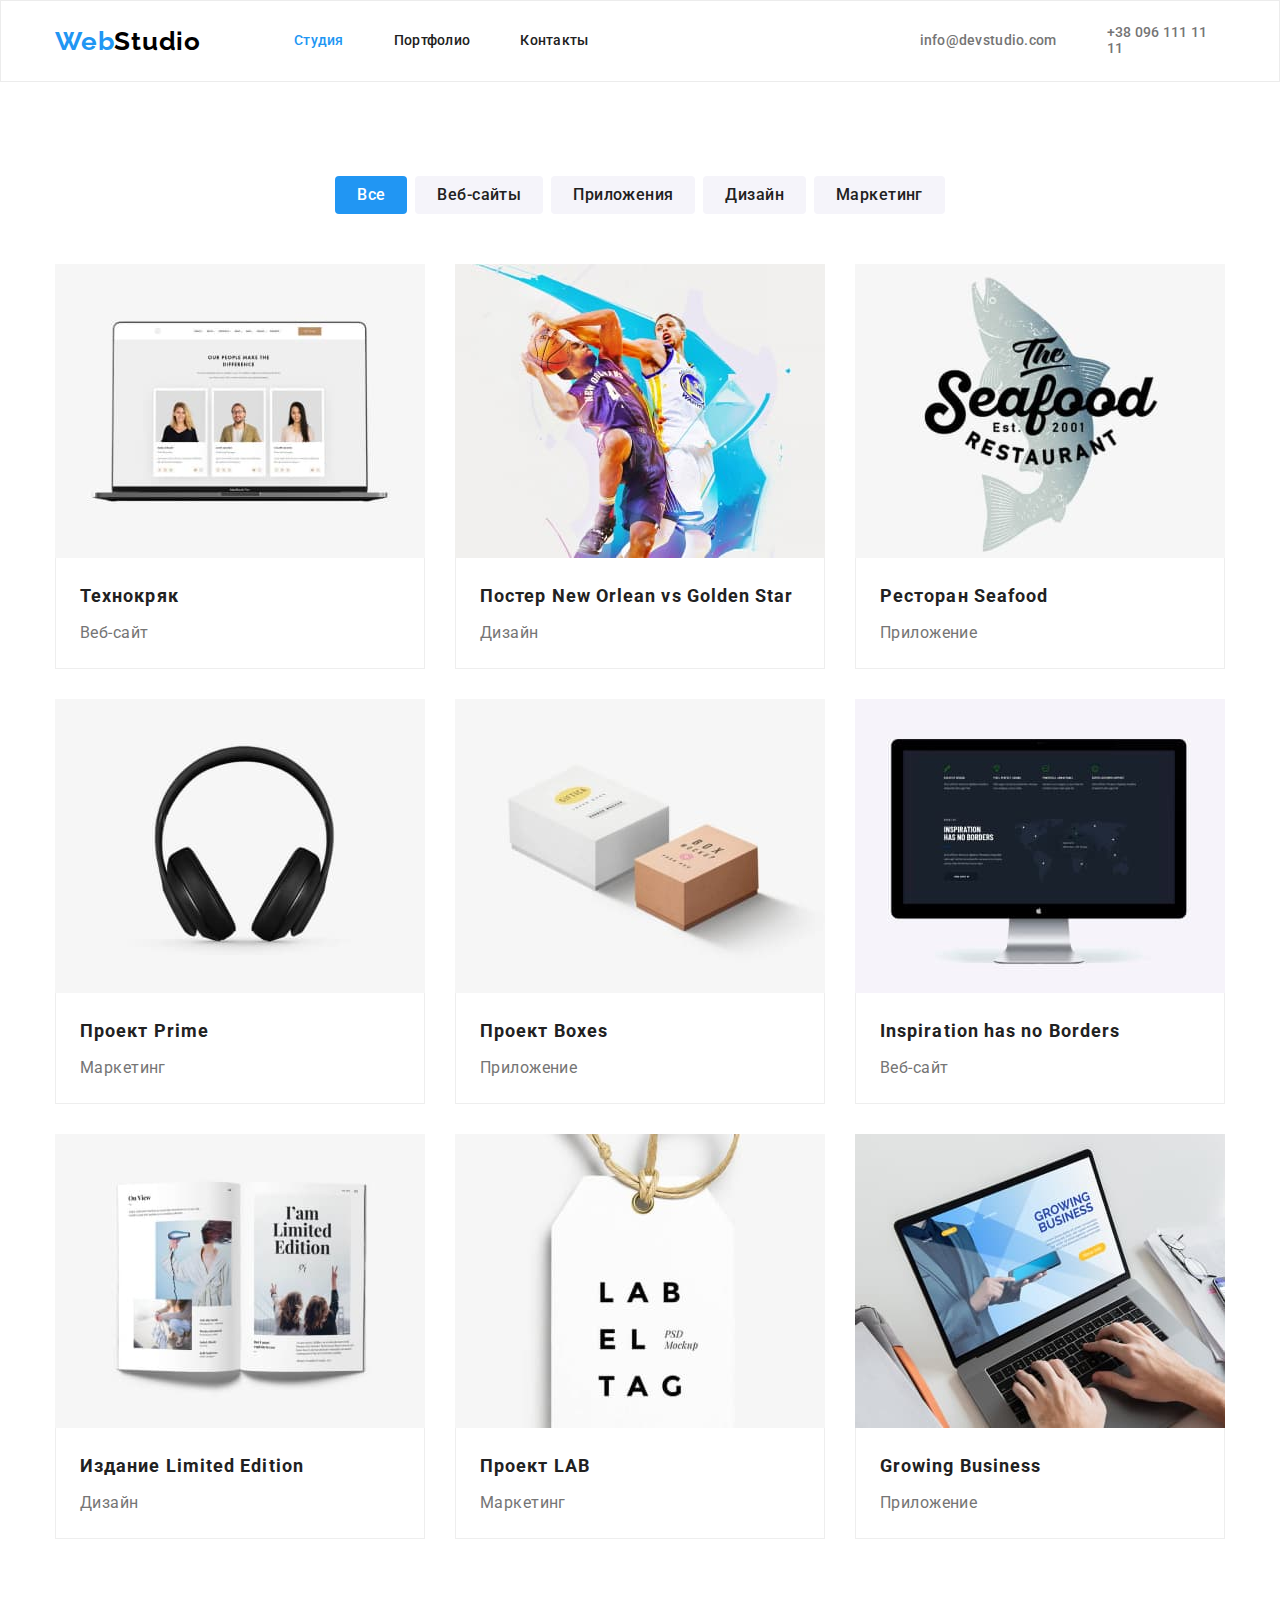
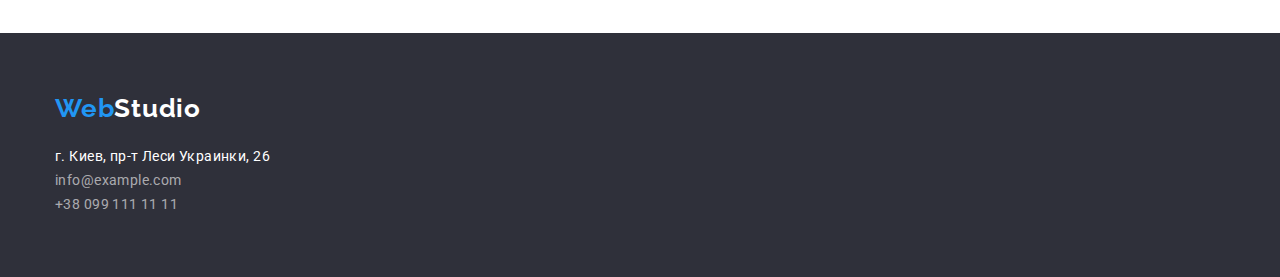
==== portfolio.html @ 3b021bbb "Homework v1.00" ====
<!DOCTYPE html>
<html lang="ru">
  <head>
    <meta charset="UTF-8" />
    <meta http-equiv="X-UA-Compatible" content="IE=edge" />
    <meta name="viewport" content="width=device-width, initial-scale=1.0" />
    <link
      rel="stylesheet"
      href="https://cdnjs.cloudflare.com/ajax/libs/modern-normalize/1.1.0/modern-normalize.min.css"
    />
    <link
      href="https://fonts.googleapis.com/css2?family=Raleway:wght@700&family=Roboto:wght@400;500;700;900&display=swap"
      rel="stylesheet"
    />
    <link rel="stylesheet" href="./css/style.css" />
    <title>Портфолио</title>
  </head>
  <body>
    <header class="header">
      <div class="container header-container">
        <nav class="header-nav">
          <a href="./index.html" class="header-logo link"
            ><span class="logo-first">Web</span><span class="logo-second-black">Studio</span>
          </a>

          <ul class="header-pg list">
            <li><a href="./index.html" class="link link-nav current">Студия</a></li>
            <li><a href="./portfolio.html" class="link link-nav">Портфолио</a></li>
            <li><a href="" class="link link-nav">Контакты</a></li>
          </ul>
        </nav>

        <ul class="header-cont list">
          <li><a href="mailto:info@devstudio.com" class="link contact">info@devstudio.com</a></li>
          <li><a href="tel:+380961111111" class="link contact">+38 096 111 11 11</a></li>
        </ul>
      </div>
    </header>

    <main>
      <!-- Examples of our works -->
      <section>
        <div class="container container-examples">
          <h1 class="visually-hidden">Примеры работ</h1>
          <ul class="list list-buttons">
            <li><button type="button" class="button button-accent button-port">Все</button></li>
            <li><button type="button" class="button button-port">Веб-сайты</button></li>
            <li><button type="button" class="button button-port">Приложения</button></li>
            <li><button type="button" class="button button-port">Дизайн</button></li>
            <li><button type="button" class="button button-port">Маркетинг</button></li>
          </ul>

          <ul class="list list-examples">
            <li>
              <a href="">
                <img src="./images/technocryak.jpg" alt="Технокряк" width="370" class="img-block" />
              </a>
              <div class="about">
                <h2 class="project-name">Технокряк</h2>
                <p class="project-app">Веб-сайт</p>
              </div>
            </li>
            <li>
              <a href="">
                <img src="./images/new-orlean.jpg" alt="Технокряк" width="370" class="img-block" />
              </a>
              <div class="about">
                <h2 class="project-name">Постер New Orlean vs Golden Star</h2>
                <p class="project-app">Дизайн</p>
              </div>
            </li>
            <li>
              <a href="">
                <img src="./images/seafood.jpg" alt="Технокряк" width="370" class="img-block" />
              </a>
              <div class="about">
                <h2 class="project-name">Ресторан Seafood</h2>
                <p class="project-app">Приложение</p>
              </div>
            </li>
            <li>
              <a href="">
                <img src="./images/prime.jpg" alt="Технокряк" width="370" class="img-block" />
              </a>
              <div class="about">
                <h2 class="project-name">Проект Prime</h2>
                <p class="project-app">Маркетинг</p>
              </div>
            </li>
            <li>
              <a href="">
                <img src="./images/boxes.jpg" alt="Технокряк" width="370" class="img-block" />
              </a>
              <div class="about">
                <h2 class="project-name">Проект Boxes</h2>
                <p class="project-app">Приложение</p>
              </div>
            </li>
            <li>
              <a href="">
                <img src="./images/inspiration.jpg" alt="Технокряк" width="370" class="img-block" />
              </a>
              <div class="about">
                <h2 class="project-name">Inspiration has no Borders</h2>
                <p class="project-app">Веб-сайт</p>
              </div>
            </li>
            <li>
              <a href="">
                <img
                  src="./images/limited-edition.jpg"
                  alt="Технокряк"
                  width="370"
                  class="img-block"
                />
              </a>
              <div class="about">
                <h2 class="project-name">Издание Limited Edition</h2>
                <p class="project-app">Дизайн</p>
              </div>
            </li>
            <li>
              <a href="">
                <img src="./images/lab.jpg" alt="Технокряк" width="370" class="img-block" />
              </a>
              <div class="about">
                <h2 class="project-name">Проект LAB</h2>
                <p class="project-app">Маркетинг</p>
              </div>
            </li>
            <li>
              <a href="">
                <img
                  src="./images/growing-business.jpg"
                  alt="Технокряк"
                  width="370"
                  class="img-block"
                />
              </a>
              <div class="about">
                <h2 class="project-name">Growing Business</h2>
                <p class="project-app">Приложение</p>
              </div>
            </li>
          </ul>
        </div>
      </section>
    </main>

    <footer class="footer">
      <div class="container container-footer">
        <a href="./index.html" class="link"
          ><span class="logo-first">Web</span><span class="logo-second-white">Studio</span></a
        >

        <address>
          <ul class="list list-adress">
            <li><a href="" class="link adress">г. Киев, пр-т Леси Украинки, 26 </a></li>
            <li><a href="mailto:info@example.com" class="link mail">info@example.com</a></li>
            <li><a href="tel:+380991111111" class="link phone">+38 099 111 11 11</a></li>
          </ul>
        </address>
      </div>
    </footer>
  </body>
</html>
---- css/style.css ----
:root {
  --primary-text-color: #212121;
  --secondary-text-color: #757575;
  --blue-color: #2196f3;
  --white-text-color: #ffffff;
  --transperent-color: rgba(255, 255, 255, 0.6);
  --primary-bg-color: #ffffff;
  --secondary-bg-color: #f5f4fa;
  --hero-bg-color: #2f303a;
  --pure-black-color: #000000;
}

body {
  color: var(--primary-text-color);
  background-color: var(--primary-bg-color);

  font-family: 'Roboto', sans-serif;
  font-size: 14px;
  line-height: 1.71;
  letter-spacing: 0.03em;
}

ul {
  padding-inline-start: 0px;
  margin: 0;
  margin-block-start: 0;
  margin-block-end: 0;
}

h1,
h2,
h3,
h4,
h5,
h6,
p {
  margin: 0;
}

p {
  margin-block-start: 0;
  margin-block-end: 0;
}

.container {
  margin-left: auto;
  margin-right: auto;
  width: 1200px;
  padding-left: 15px;
  padding-right: 15px;
  /* outline: 2px solid tomato; */
}

.link {
  text-decoration: none;
}

.logo-first,
.logo-second-black,
.logo-second-white {
  font-family: 'Raleway';
  font-weight: 700;
  font-size: 26px;
  line-height: 1.19;
  letter-spacing: 0.03em;
}

.logo-first {
  color: var(--blue-color);
}

.logo-second-black {
  color: var(--pure-black-color);
}

.logo-second-white {
  color: var(--white-text-color);
}

.header {
  border: 1px solid #ececec;
}

.header-container {
  display: flex;
  min-height: 80px;
}

.header-logo {
  display: flex;
  margin-right: 93px;
}

.header-nav {
  display: flex;
  align-items: center;
}

.header-pg {
  display: flex;
  gap: 50px;
  margin-right: 331px;
}

.header-cont {
  display: flex;
  gap: 50px;
  align-items: center;
}

.list {
  list-style: none;
}

.link-nav,
.contact {
  display: block;
  font-weight: 500;
  line-height: 1.14;
  letter-spacing: 0.02em;
  background-color: var(--primary-bg-color);
  color: inherit;
}

.link-nav:hover,
.link-nav:focus {
  color: var(--blue-color);
}

.contact {
  color: var(--secondary-text-color);
}

.contact:hover,
.contact:focus {
  color: var(--blue-color);
}

.container-hero {
  padding-top: 200px;
  padding-bottom: 200px;
}

.hero {
  min-height: 600px;
  background-color: var(--hero-bg-color);
}

.hero-title {
  color: var(--white-text-color);

  font-weight: 900;
  font-size: 44px;
  line-height: 1.36;
  text-align: center;
  letter-spacing: 0.06em;
  text-transform: uppercase;

  margin-left: auto;
  margin-right: auto;
  width: 696px;
}

.hero-button {
  display: block;
  font-weight: 700;
  font-size: 16px;
  line-height: 1.88;
  align-items: center;
  text-align: center;
  letter-spacing: 0.06em;
  cursor: pointer;
  margin-left: auto;
  margin-right: auto;
  margin-top: 30px;

  border-style: none;
  color: var(--white-text-color);
  background-color: var(--blue-color);

  min-height: 50px;
  min-width: 200px;
}

.list-benefits {
  display: flex;
  gap: 30px;
}

.benefit {
  width: calc(100% / 4);
}

.visually-hidden {
  position: absolute;
  width: 0px;
  height: 0px;
  margin: 1px;
  border: 0;
  padding: 0;
  white-space: nowrap;
  clip-path: inset(100%);
  clip: rect(0 0 0 0);
  overflow: hidden;
}

.container-benefits {
  padding-top: 94px;
}

.header-benefits {
  font-size: 14px;
  line-height: 1.14;
  text-transform: uppercase;
}

.paragraph-benefits {
  color: var(--secondary-text-color);
  margin-top: 10px;
}

.container-do {
  padding-top: 94px;
  padding-bottom: 94px;
}

.img-do {
  display: block;
}

.list-do {
  margin-top: 50px;
  display: flex;
  gap: 30px;
}

.team {
  background-color: var(--secondary-bg-color);
}

.container-team {
  padding-top: 94px;
  padding-bottom: 94px;
}

.list-team {
  display: flex;
  gap: 30px;
  margin-top: 50px;
}

.section-title {
  font-size: 36px;
  line-height: 1.17;
  text-align: center;
}

.team-name {
  margin-top: 30px;
  font-weight: 500;
  font-size: 16px;
  line-height: 1.19;
  text-align: center;
}

.img-block {
  display: block;
}

.position {
  font-size: 16px;
  line-height: 1.19;
  margin-top: 10px;
  text-align: center;
  padding-bottom: 30px;

  color: var(--secondary-text-color);
}

.footer {
  background-color: var(--hero-bg-color);
}

.container-footer {
  padding-top: 60px;
  padding-bottom: 60px;
}

.list-adress {
  margin-top: 20px;
}

.adress {
  color: var(--white-text-color);
  font-style: normal;
}
.mail,
.phone {
  color: rgba(255, 255, 255, 0.6);
  font-style: normal;
  margin-top: 9px;
}

.mail:hover,
.mail:focus,
.phone:hover,
.phone:focus {
  color: var(--blue-color);
}

.current {
  color: var(--blue-color);
}

.card {
  background-color: var(--primary-bg-color);
  box-shadow: 0px 1px 3px rgba(0, 0, 0, 0.12), 0px 1px 1px rgba(0, 0, 0, 0.14),
    0px 2px 1px rgba(0, 0, 0, 0.2);
  border-radius: 0px 0px 4px 4px;
}

.container-examples {
  padding-top: 94px;
  padding-bottom: 94px;
}

.list-buttons {
  display: flex;
  justify-content: center;
  gap: 8px;
}

.button {
  font-family: inherit;
  font-weight: 500;
  font-size: 16px;
  line-height: 1.63;
  text-align: center;
  letter-spacing: inherit;
  border: none;
  cursor: pointer;

  color: var(--primary-text-color);
  background-color: var(--secondary-bg-color);
}

.button:hover,
.button:focus {
  color: var(--white-text-color);
  background-color: var(--blue-color);
}

.button-accent {
  color: var(--white-text-color);
  background-color: var(--blue-color);
}

.button-port {
  display: block;
  padding: 6px 22px;
  border-radius: 4px;
}

.list-examples {
  margin-top: 50px;
  display: flex;
  flex-wrap: wrap;
  gap: 30px;
}

.project-name {
  font-size: 18px;
  line-height: 2;
  letter-spacing: 0.06em;
}

.project-app {
  margin-top: 4px;
  font-size: 16px;
  line-height: 1.88;
  color: var(--secondary-text-color);
}

.about {
  padding: 20px 24px;
  border-left: 1px solid #eeeeee;
  border-right: 1px solid #eeeeee;
  border-bottom: 1px solid #eeeeee;
}
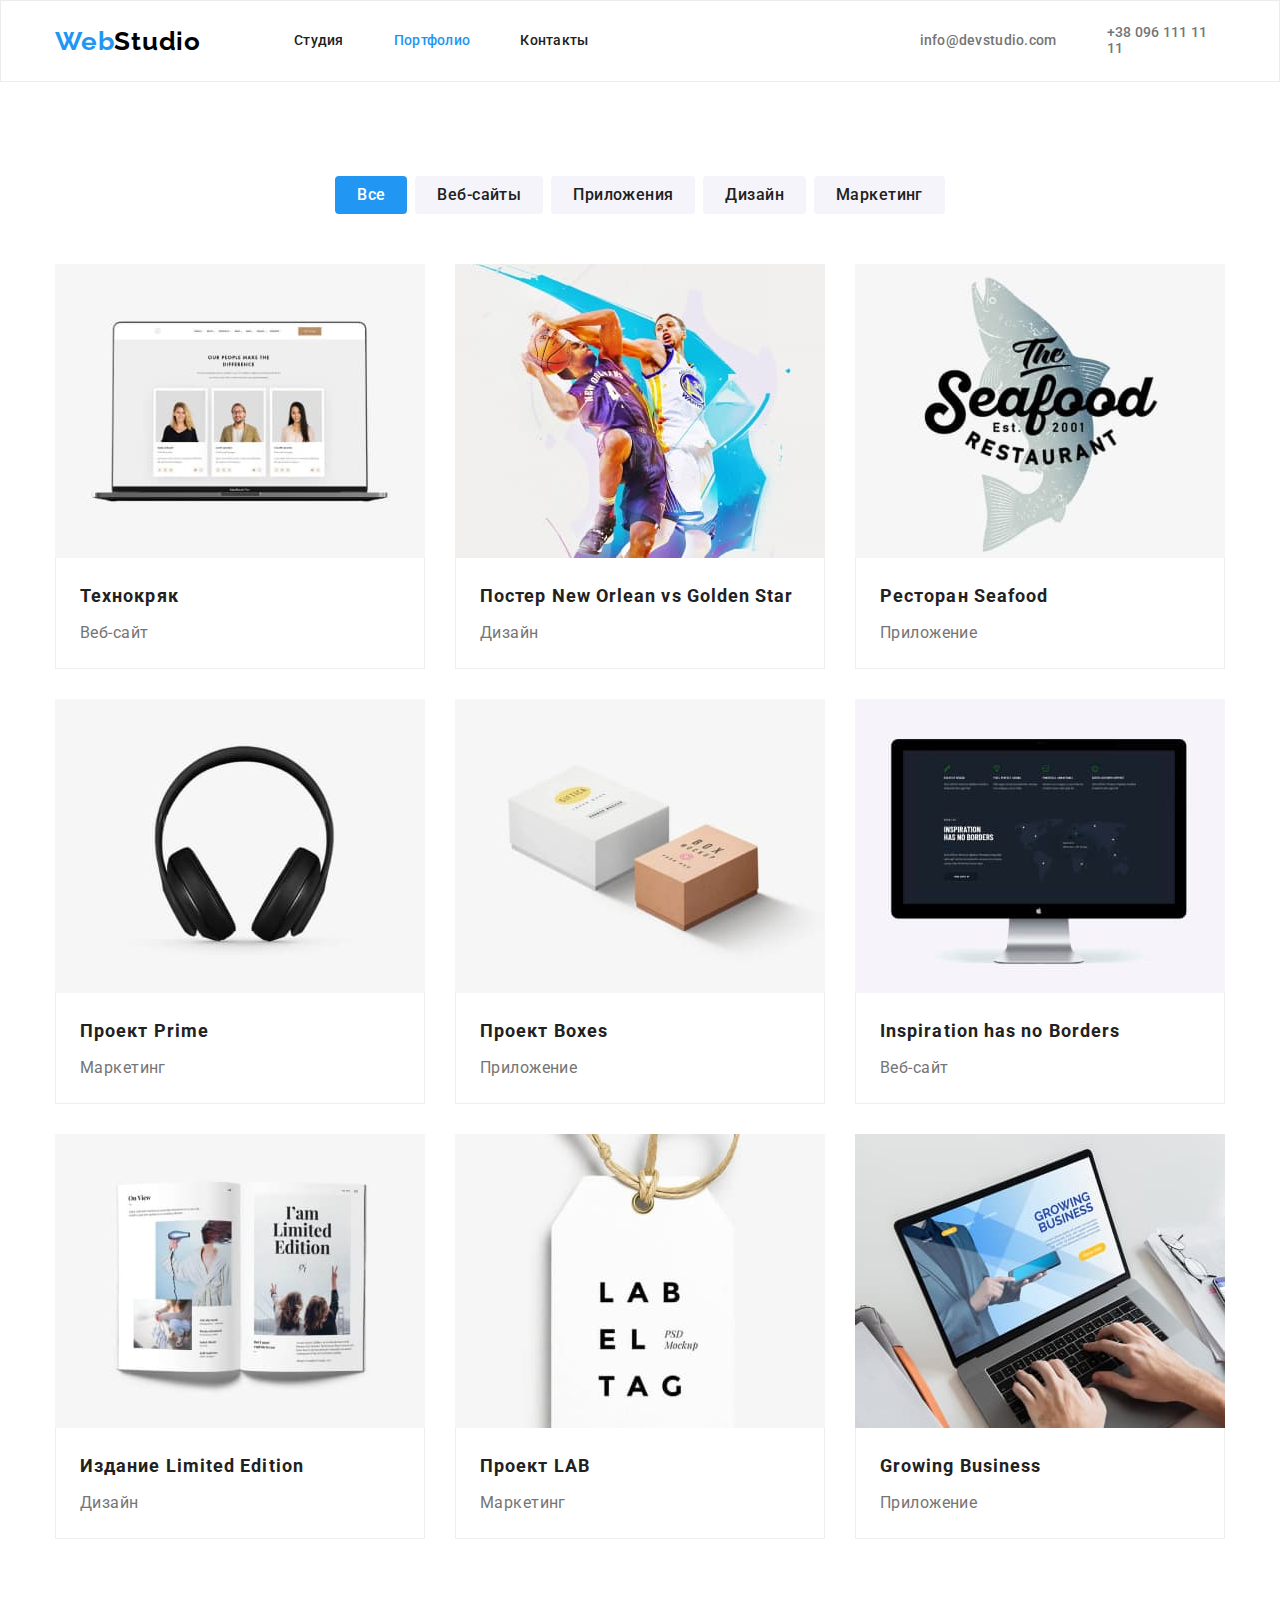
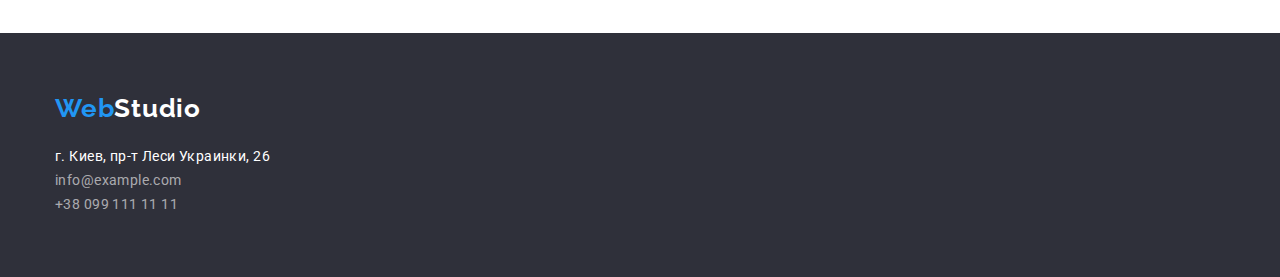
==== commit e93289b4: "update portfolio.html v1.01" ====
--- a/portfolio.html
+++ b/portfolio.html
@@ -24,8 +24,8 @@
           </a>
 
           <ul class="header-pg list">
-            <li><a href="./index.html" class="link link-nav current">Студия</a></li>
-            <li><a href="./portfolio.html" class="link link-nav">Портфолио</a></li>
+            <li><a href="./index.html" class="link link-nav">Студия</a></li>
+            <li><a href="./portfolio.html" class="link link-nav current">Портфолио</a></li>
             <li><a href="" class="link link-nav">Контакты</a></li>
           </ul>
         </nav>
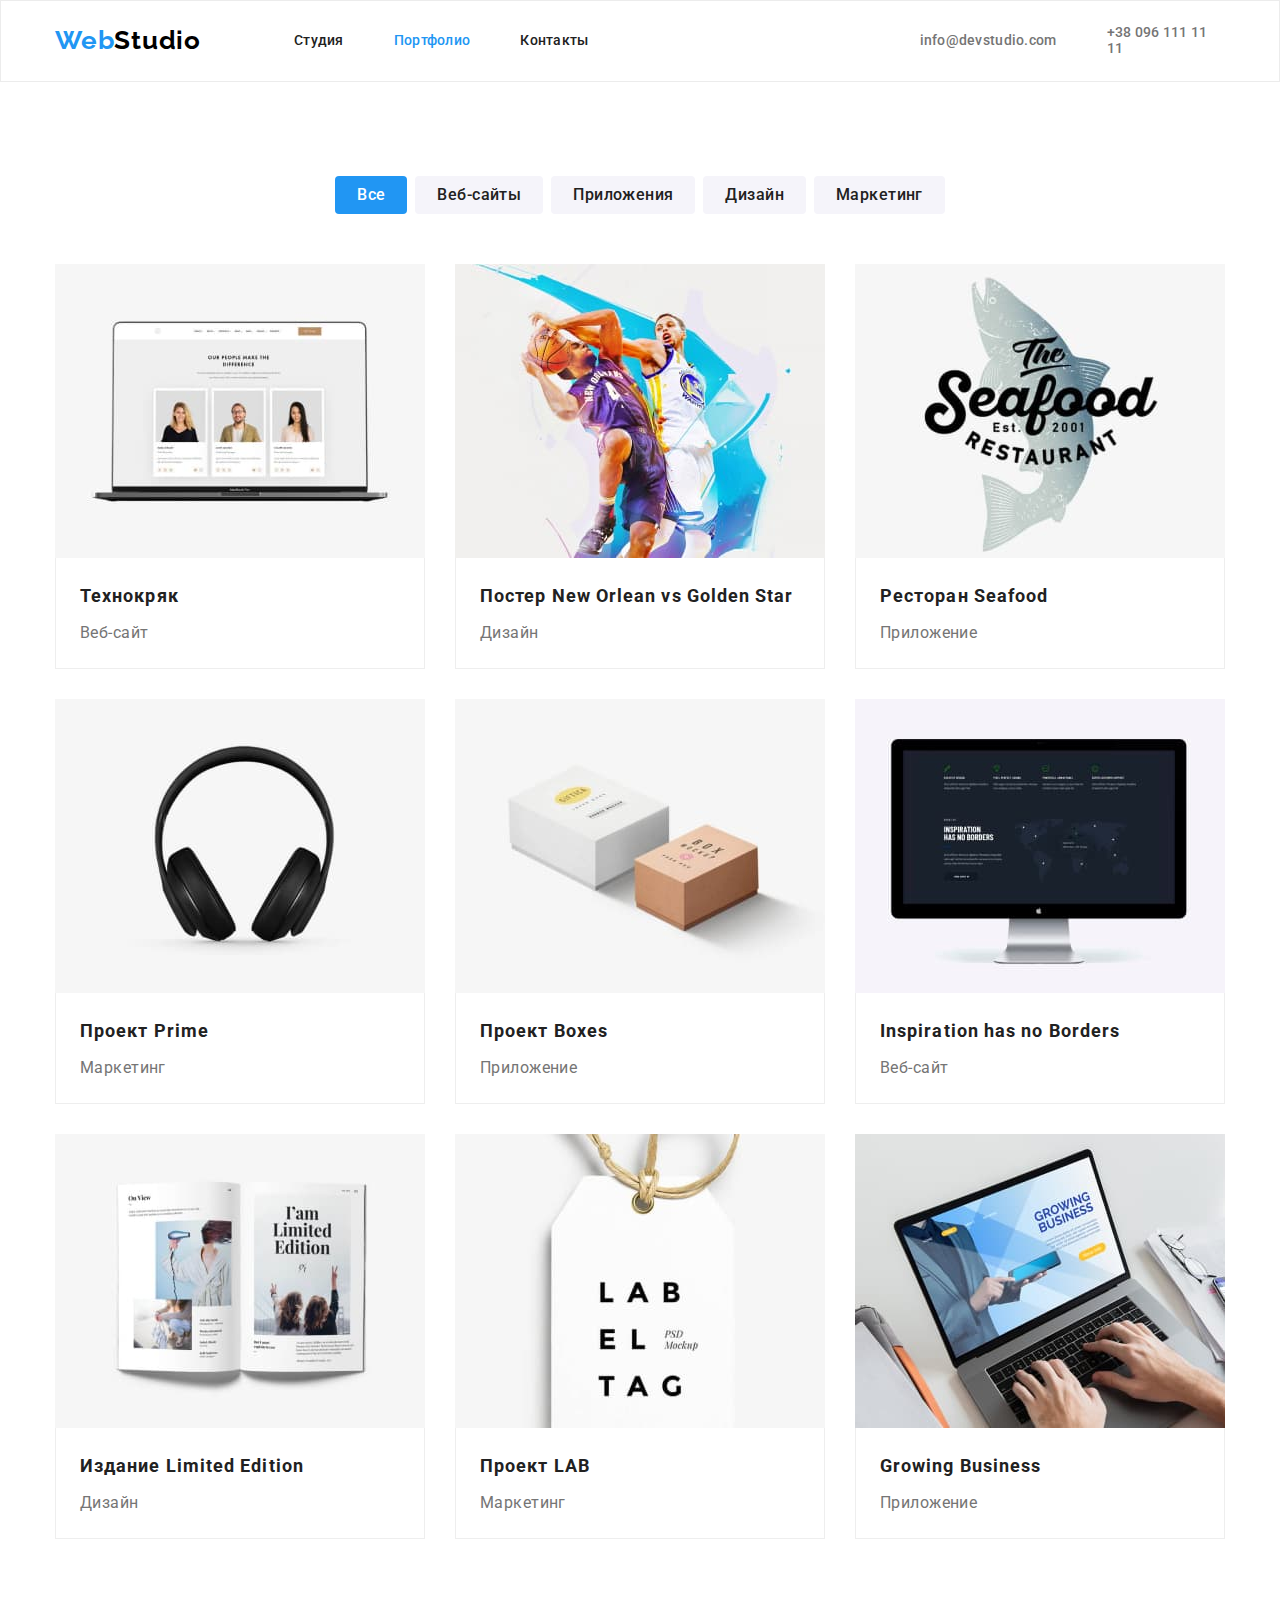
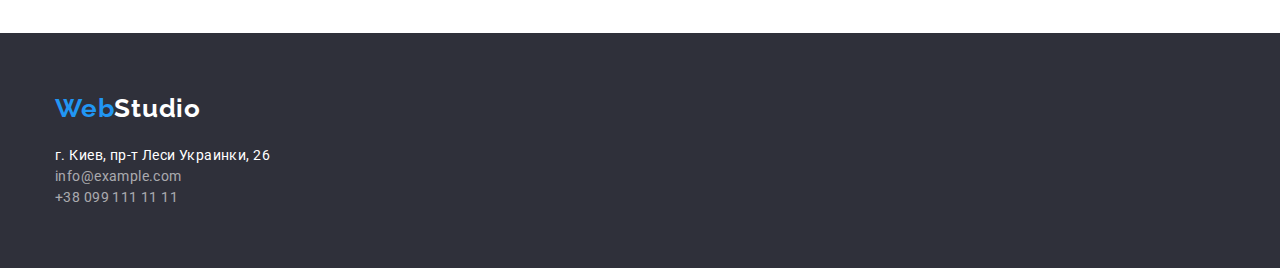
==== commit 6c1e769a: "Homework #3 v1.10" ====
--- a/portfolio.html
+++ b/portfolio.html
@@ -52,95 +52,95 @@
 
           <ul class="list list-examples">
             <li>
-              <a href="">
+              <a href="" class="link">
                 <img src="./images/technocryak.jpg" alt="Технокряк" width="370" class="img-block" />
+                <div class="about">
+                  <h2 class="project-name">Технокряк</h2>
+                  <p class="project-app">Веб-сайт</p>
+                </div>
               </a>
-              <div class="about">
-                <h2 class="project-name">Технокряк</h2>
-                <p class="project-app">Веб-сайт</p>
-              </div>
             </li>
             <li>
-              <a href="">
+              <a href="" class="link">
                 <img src="./images/new-orlean.jpg" alt="Технокряк" width="370" class="img-block" />
+                <div class="about">
+                  <h2 class="project-name">Постер New Orlean vs Golden Star</h2>
+                  <p class="project-app">Дизайн</p>
+                </div>
               </a>
-              <div class="about">
-                <h2 class="project-name">Постер New Orlean vs Golden Star</h2>
-                <p class="project-app">Дизайн</p>
-              </div>
             </li>
             <li>
-              <a href="">
+              <a href="" class="link">
                 <img src="./images/seafood.jpg" alt="Технокряк" width="370" class="img-block" />
+                <div class="about">
+                  <h2 class="project-name">Ресторан Seafood</h2>
+                  <p class="project-app">Приложение</p>
+                </div>
               </a>
-              <div class="about">
-                <h2 class="project-name">Ресторан Seafood</h2>
-                <p class="project-app">Приложение</p>
-              </div>
             </li>
             <li>
-              <a href="">
+              <a href="" class="link">
                 <img src="./images/prime.jpg" alt="Технокряк" width="370" class="img-block" />
+                <div class="about">
+                  <h2 class="project-name">Проект Prime</h2>
+                  <p class="project-app">Маркетинг</p>
+                </div>
               </a>
-              <div class="about">
-                <h2 class="project-name">Проект Prime</h2>
-                <p class="project-app">Маркетинг</p>
-              </div>
             </li>
             <li>
-              <a href="">
+              <a href="" class="link">
                 <img src="./images/boxes.jpg" alt="Технокряк" width="370" class="img-block" />
+                <div class="about">
+                  <h2 class="project-name">Проект Boxes</h2>
+                  <p class="project-app">Приложение</p>
+                </div>
               </a>
-              <div class="about">
-                <h2 class="project-name">Проект Boxes</h2>
-                <p class="project-app">Приложение</p>
-              </div>
             </li>
             <li>
-              <a href="">
+              <a href="" class="link">
                 <img src="./images/inspiration.jpg" alt="Технокряк" width="370" class="img-block" />
+                <div class="about">
+                  <h2 class="project-name">Inspiration has no Borders</h2>
+                  <p class="project-app">Веб-сайт</p>
+                </div>
               </a>
-              <div class="about">
-                <h2 class="project-name">Inspiration has no Borders</h2>
-                <p class="project-app">Веб-сайт</p>
-              </div>
             </li>
             <li>
-              <a href="">
+              <a href="" class="link">
                 <img
                   src="./images/limited-edition.jpg"
                   alt="Технокряк"
                   width="370"
                   class="img-block"
                 />
+                <div class="about">
+                  <h2 class="project-name">Издание Limited Edition</h2>
+                  <p class="project-app">Дизайн</p>
+                </div>
               </a>
-              <div class="about">
-                <h2 class="project-name">Издание Limited Edition</h2>
-                <p class="project-app">Дизайн</p>
-              </div>
             </li>
             <li>
-              <a href="">
+              <a href="" class="link">
                 <img src="./images/lab.jpg" alt="Технокряк" width="370" class="img-block" />
+                <div class="about">
+                  <h2 class="project-name">Проект LAB</h2>
+                  <p class="project-app">Маркетинг</p>
+                </div>
               </a>
-              <div class="about">
-                <h2 class="project-name">Проект LAB</h2>
-                <p class="project-app">Маркетинг</p>
-              </div>
             </li>
             <li>
-              <a href="">
+              <a href="" class="link">
                 <img
                   src="./images/growing-business.jpg"
                   alt="Технокряк"
                   width="370"
                   class="img-block"
                 />
+                <div class="about">
+                  <h2 class="project-name">Growing Business</h2>
+                  <p class="project-app">Приложение</p>
+                </div>
               </a>
-              <div class="about">
-                <h2 class="project-name">Growing Business</h2>
-                <p class="project-app">Приложение</p>
-              </div>
             </li>
           </ul>
         </div>
@@ -148,16 +148,22 @@
     </main>
 
     <footer class="footer">
-      <div class="container container-footer">
-        <a href="./index.html" class="link"
-          ><span class="logo-first">Web</span><span class="logo-second-white">Studio</span></a
-        >
+      <div class="container">
+        <a href="./index.html" class="logo-bot link">
+          <span class="logo-first">Web</span><span class="logo-second-white">Studio</span>
+        </a>
 
         <address>
-          <ul class="list list-adress">
-            <li><a href="" class="link adress">г. Киев, пр-т Леси Украинки, 26 </a></li>
-            <li><a href="mailto:info@example.com" class="link mail">info@example.com</a></li>
-            <li><a href="tel:+380991111111" class="link phone">+38 099 111 11 11</a></li>
+          <ul class="list">
+            <li class="adress-list">
+              <a href="" class="link adress">г. Киев, пр-т Леси Украинки, 26 </a>
+            </li>
+            <li class="adress-list">
+              <a href="mailto:info@example.com" class="link mail">info@example.com</a>
+            </li>
+            <li class="adress-list">
+              <a href="tel:+380991111111" class="link phone">+38 099 111 11 11</a>
+            </li>
           </ul>
         </address>
       </div>
--- a/css/style.css
+++ b/css/style.css
@@ -42,6 +42,10 @@
   margin-block-end: 0;
 }
 
+.section {
+  padding: 94px 0;
+}
+
 .container {
   margin-left: auto;
   margin-right: auto;
@@ -79,11 +83,11 @@
 
 .header {
   border: 1px solid #ececec;
+  padding: 24px 0;
 }
 
 .header-container {
   display: flex;
-  min-height: 80px;
 }
 
 .header-logo {
@@ -136,13 +140,8 @@
   color: var(--blue-color);
 }
 
-.container-hero {
-  padding-top: 200px;
-  padding-bottom: 200px;
-}
-
 .hero {
-  min-height: 600px;
+  padding: 200px 0;
   background-color: var(--hero-bg-color);
 }
 
@@ -173,6 +172,9 @@
   margin-left: auto;
   margin-right: auto;
   margin-top: 30px;
+  border: none;
+  box-shadow: 0px 4px 4px rgba(0, 0, 0, 0.15);
+  border-radius: 4px;
 
   border-style: none;
   color: var(--white-text-color);
@@ -204,10 +206,6 @@
   overflow: hidden;
 }
 
-.container-benefits {
-  padding-top: 94px;
-}
-
 .header-benefits {
   font-size: 14px;
   line-height: 1.14;
@@ -219,9 +217,8 @@
   margin-top: 10px;
 }
 
-.container-do {
-  padding-top: 94px;
-  padding-bottom: 94px;
+.section-about {
+  padding-top: 0;
 }
 
 .img-do {
@@ -236,11 +233,6 @@
 
 .team {
   background-color: var(--secondary-bg-color);
-}
-
-.container-team {
-  padding-top: 94px;
-  padding-bottom: 94px;
 }
 
 .list-team {
@@ -256,7 +248,7 @@
 }
 
 .team-name {
-  margin-top: 30px;
+  padding-top: 30px;
   font-weight: 500;
   font-size: 16px;
   line-height: 1.19;
@@ -279,26 +271,29 @@
 
 .footer {
   background-color: var(--hero-bg-color);
-}
-
-.container-footer {
-  padding-top: 60px;
-  padding-bottom: 60px;
-}
-
-.list-adress {
-  margin-top: 20px;
+  padding: 60px 0;
+}
+
+.logo-bot {
+  display: inline-block;
+  margin-bottom: 20px;
+}
+
+.adress-list {
+  line-height: 1.5;
 }
 
 .adress {
   color: var(--white-text-color);
   font-style: normal;
-}
+  line-height: 1.5;
+}
+
 .mail,
 .phone {
   color: rgba(255, 255, 255, 0.6);
   font-style: normal;
-  margin-top: 9px;
+  line-height: 1.5;
 }
 
 .mail:hover,
@@ -372,6 +367,7 @@
   font-size: 18px;
   line-height: 2;
   letter-spacing: 0.06em;
+  color: var(--primary-text-color);
 }
 
 .project-app {
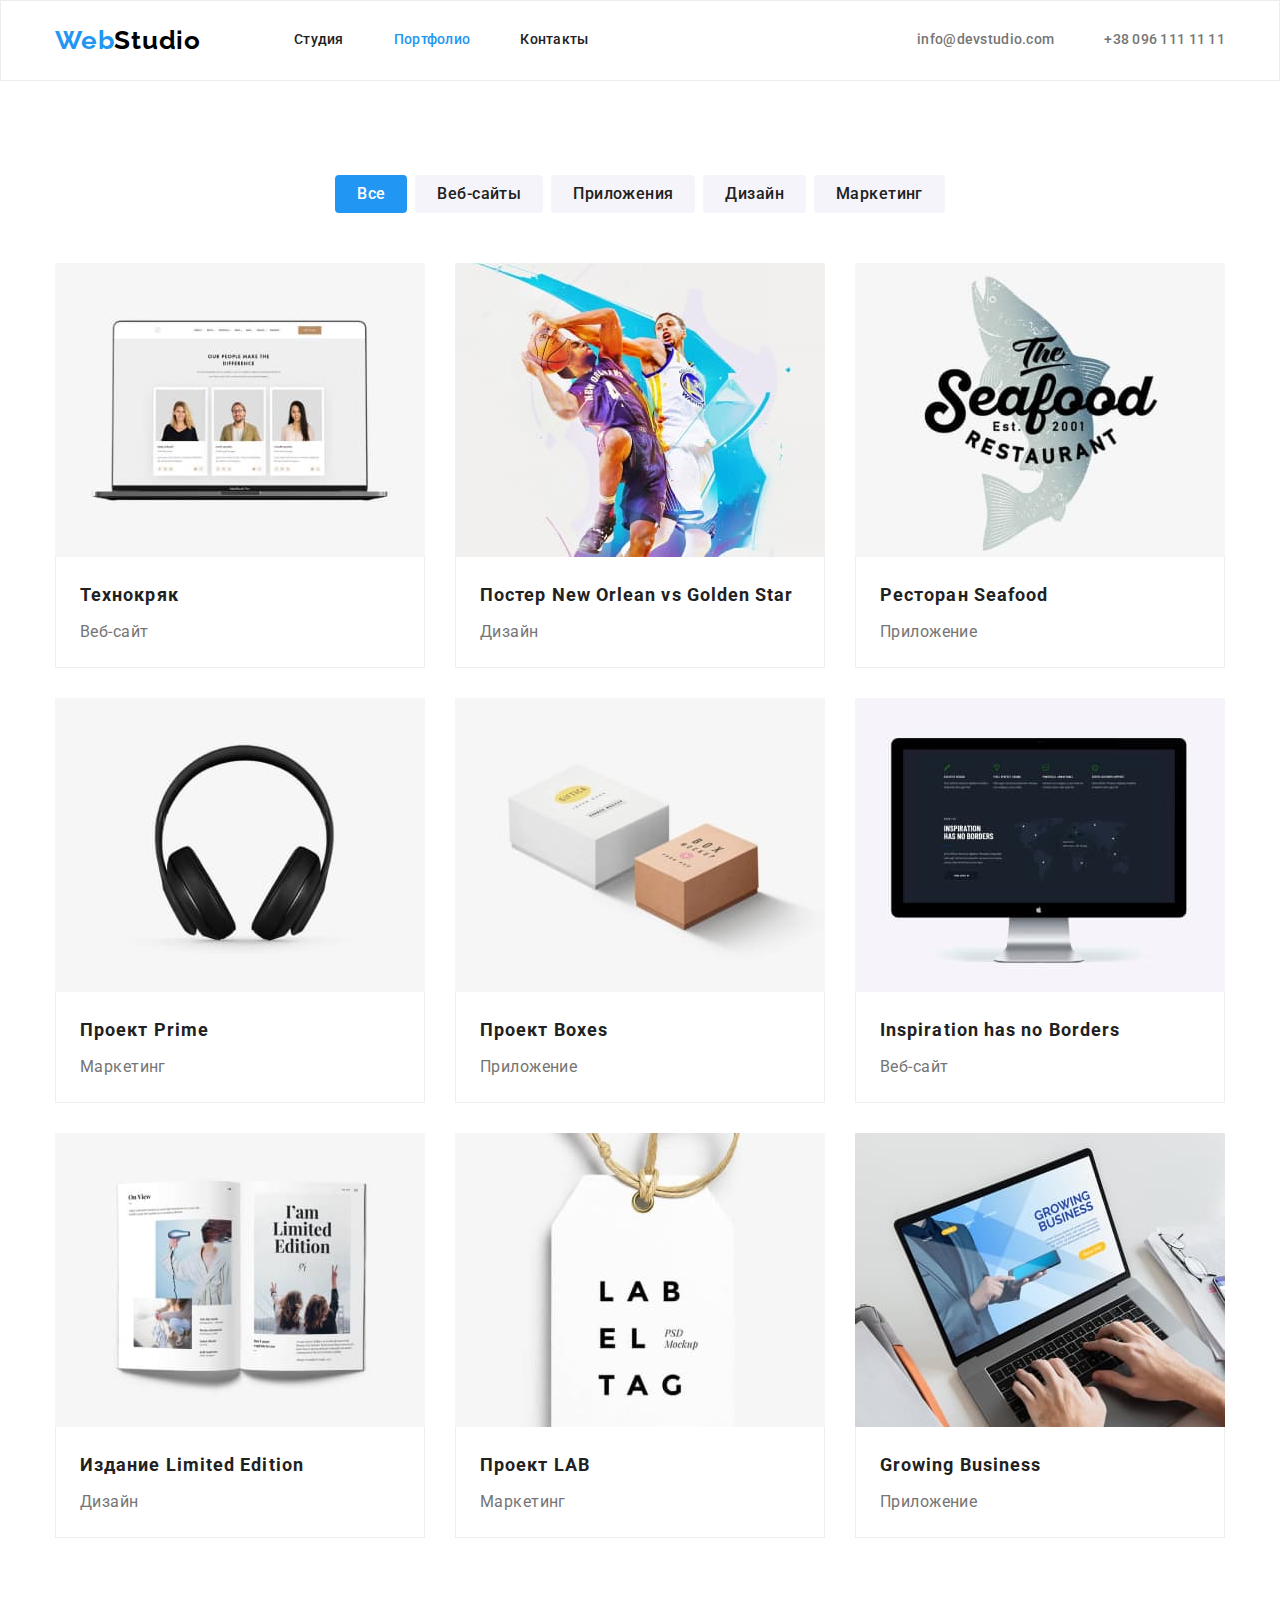
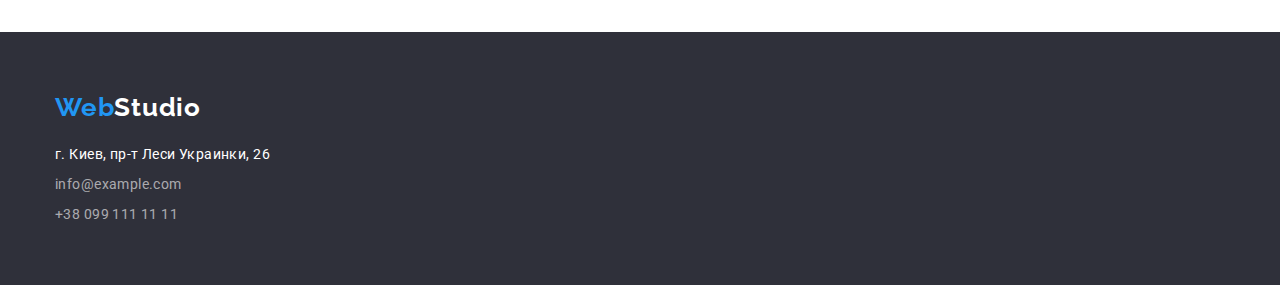
==== commit df3d0d7b: "Homework 3 v1.2" ====
--- a/portfolio.html
+++ b/portfolio.html
@@ -39,8 +39,8 @@
 
     <main>
       <!-- Examples of our works -->
-      <section>
-        <div class="container container-examples">
+      <section class="section">
+        <div class="container">
           <h1 class="visually-hidden">Примеры работ</h1>
           <ul class="list list-buttons">
             <li><button type="button" class="button button-accent button-port">Все</button></li>
--- a/css/style.css
+++ b/css/style.css
@@ -98,12 +98,12 @@
 .header-nav {
   display: flex;
   align-items: center;
+  margin-right: auto;
 }
 
 .header-pg {
   display: flex;
   gap: 50px;
-  margin-right: 331px;
 }
 
 .header-cont {
@@ -283,6 +283,10 @@
   line-height: 1.5;
 }
 
+.adress-list:not(:last-child) {
+  margin-bottom: 9px;
+}
+
 .adress {
   color: var(--white-text-color);
   font-style: normal;
@@ -314,11 +318,6 @@
   border-radius: 0px 0px 4px 4px;
 }
 
-.container-examples {
-  padding-top: 94px;
-  padding-bottom: 94px;
-}
-
 .list-buttons {
   display: flex;
   justify-content: center;
